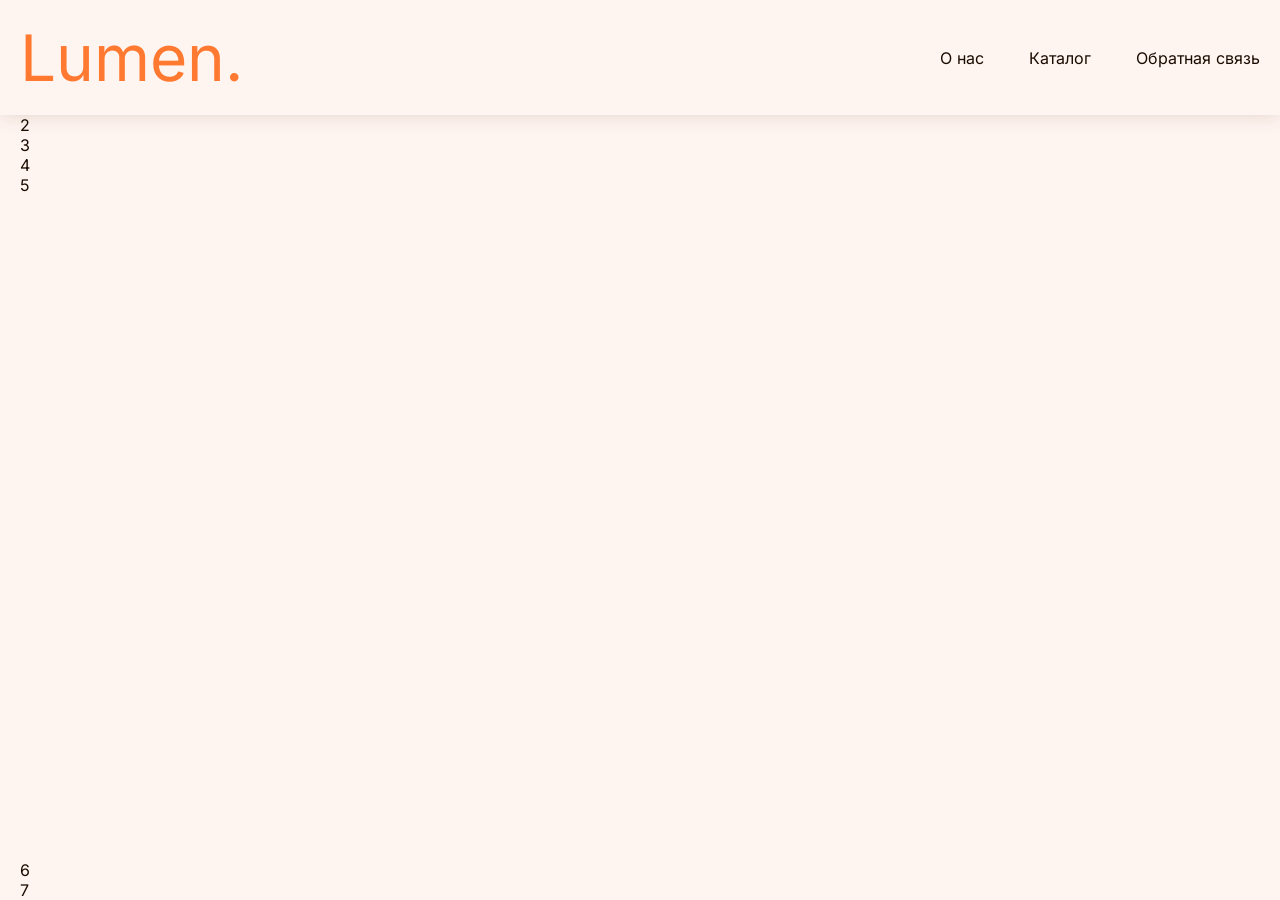
==== index.html @ 9581fd97 "new start" ====
<!DOCTYPE html>
<html lang="en">
<head>
    <meta charset="UTF-8">
    <meta name="viewport" content="width=device-width, initial-scale=1.0">
    <title>Lumen.</title>
    <link rel="stylesheet" href="fonts/stylesheet.css">

    <link rel="stylesheet" href="css/style.css">
</head>
<body>
    <header class="header">
        <div class="container header__container">
            <h1 class="header__title">Lumen.</h1>
            <nav class="header__mainmenu">
                <ul>
                    <li><a class="mainmenu__link" href="">О нас</a></li>
                    <li><a class="mainmenu__link" href="">Каталог</a></li>
                    <li><a class="mainmenu__link" href="">Обратная связь</a></li>
                </ul>
            </nav>
        </div>
    </header>
    <main>
        <section class="section banner">
            <div class="container">
                2
            </div>
        </section>
        <section class="section about">
            <div class="container">
                3
            </div>
        </section>
        <section class="section catalog">
            <div class="container">
                4
            </div>
        </section>
        <section class="section feedback">
            <div class="container">
                5
            </div>
        </section>
    </main>
    <footer class="footer">
        <section class="section contacts">
            <div class="container">
                6
            </div>
        </section>
        <section class="section copyright">
            <div class="container">
                7
            </div>
        </section>
    </footer>
</body>
</html>
---- fonts/stylesheet.css ----
@font-face {
    font-family: 'Inter';
    src: url('Inter-Regular.woff2') format('woff2'),
        url('Inter-Regular.woff') format('woff');
    font-weight: normal;
    font-style: normal;
    font-display: swap;
}

@font-face {
    font-family: 'Inter';
    src: url('Inter-Italic.woff2') format('woff2'),
        url('Inter-Italic.woff') format('woff');
    font-weight: normal;
    font-style: italic;
    font-display: swap;
}
---- css/style.css ----
:root {
    --main-font-family:'Inter', sans-serif;
    --background-color: #FFF5F0;
    --text-color: #1A0B00;
    --accent-color: #FF7931;
    --accent-active-color: #DD4D00;
    --white-color: #FFFFFF;
    --shadow-color: rgba(69, 29, 0, 0.15); 
}

*,
*::before,
*::after{
    margin: 0;
    padding: 0;
    box-sizing: border-box;
}

body {
    min-height: 100vh;
    display: flex;
    flex-direction: column;
    font-family: var(--main-font-family);
    background-color: var(--background-color);
    color: var(--text-color);
}
main {
    flex-grow: 1;
}

.container {
    position: relative;
    max-width: 1240px;
    margin: 0 auto;
}

.header {
    box-shadow: 0 0 20px var(--shadow-color);
}

.header__container {
    display: flex;
    justify-content: space-between;
    align-items: center;
    min-height: 115px;
}

.header__mainmenu ul {
    display: flex;
    align-items: center;
    gap: 45px;
    list-style: none;
}

.header__title {
    font-size: 64px;
    font-weight: 500;
    color: var(--accent-color);
}

.mainmenu__link {
    color: var(--text-color);
    text-decoration: none;
}

.mainmenu__link:hover,
.mainmenu__link:focus {
    color: var(--accent-color);
}

.mainmenu__link:active {
    color: var(--accent-active-color);
}
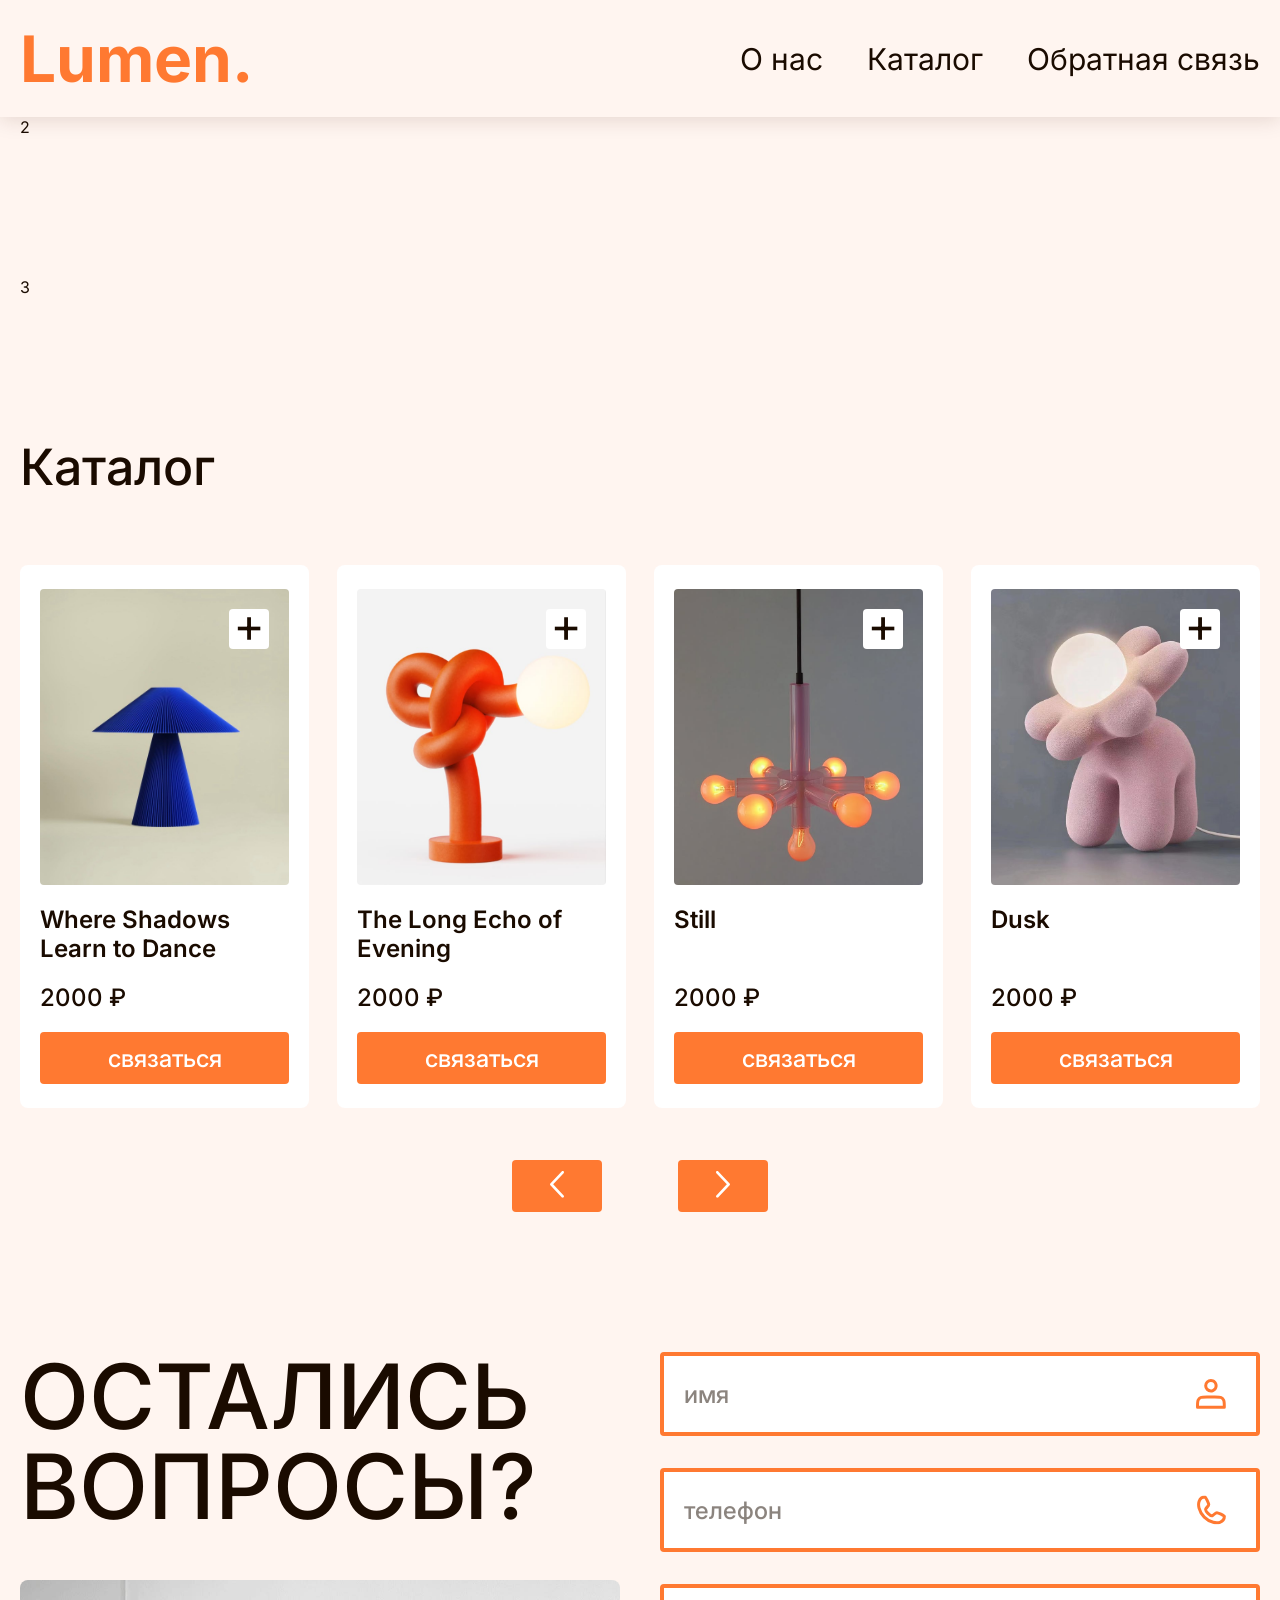
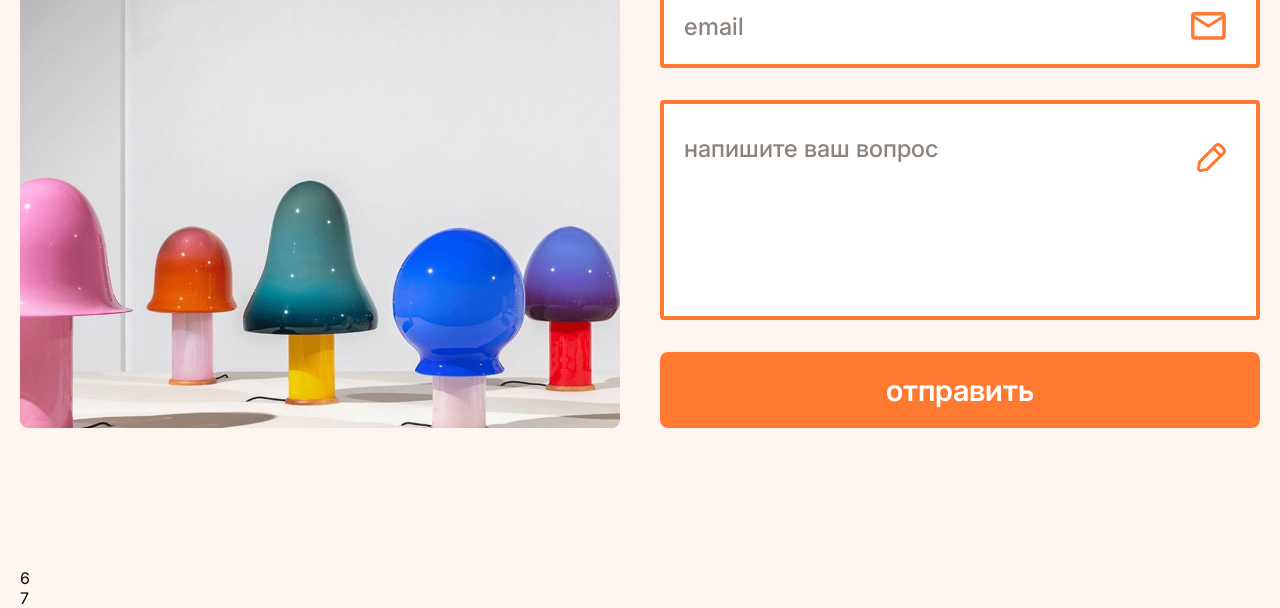
==== commit dbbe0584: "первая фаза" ====
--- a/index.html
+++ b/index.html
@@ -34,12 +34,92 @@
         </section>
         <section class="section catalog">
             <div class="container">
-                4
+                <h2 class="catalog__title">Каталог</h2>
+                <div class="catalog">
+                    <div class="catalog__wrapper">
+                        <div class="catalog__container">
+                            <div class="catalog__card">
+                                <img class="card__img" src="img/1.png" alt="Синяя настольная лампа">
+                                <h3 class="card__title">Where Shadows Learn to Dance</h3>
+                                <p class="card__price">2000 &#8381;</p>
+                                <button class="card__btn">связаться</button>
+                                <button class="card__btn-add">+</button>
+                            </div>
+                            <div class="catalog__card">
+                                <img class="card__img" src="img/2.png" alt="Оранжевая настольная лампа в виде узла">
+                                <h3 class="card__title">The Long Echo of Evening</h3>
+                                <p class="card__price">2000 &#8381;</p>
+                                <button class="card__btn">связаться</button>
+                                <button class="card__btn-add">+</button>
+                            </div>
+                            <div class="catalog__card">
+                                <img class="card__img" src="img/3.png" alt="Подвесной светильник с несколькими лампами">
+                                <h3 class="card__title">Still</h3>
+                                <p class="card__price">2000 &#8381;</p>
+                                <button class="card__btn">связаться</button>
+                                <button class="card__btn-add">+</button>
+                            </div>
+                            <div class="catalog__card">
+                                <img class="card__img" src="img/4.png" alt="Розовая настольная лампа-фигурка">
+                                <h3 class="card__title">Dusk</h3>
+                                <p class="card__price">2000 &#8381;</p>
+                                <button class="card__btn">связаться</button>
+                                <button class="card__btn-add">+</button>
+                            </div>
+                        </div>
+                    </div>
+                    <div class="catalog__button">
+                        <button class="catalog__btn" aria-label="назад">
+                            <svg width="14" height="27" viewBox="0 0 14 27" fill="none" xmlns="http://www.w3.org/2000/svg">
+                                <path d="M13.6238 2.24757C13.7439 2.1204 13.8379 1.97079 13.9003 1.80731C13.9626 1.64382 13.9922 1.46965 13.9872 1.29475C13.9823 1.11984 13.9429 0.947621 13.8714 0.787922C13.7999 0.628223 13.6977 0.484172 13.5705 0.363993C13.4433 0.243814 13.2937 0.149861 13.1302 0.0874988C12.9667 0.0251362 12.7926 -0.00441501 12.6177 0.00053284C12.4427 0.00548069 12.2705 0.0448305 12.1108 0.116335C11.9511 0.18784 11.8071 0.2901 11.6869 0.417277L0.364118 12.4061C0.130287 12.6534 0 12.9809 0 13.3213C0 13.6616 0.130287 13.9891 0.364118 14.2364L11.6869 26.2266C11.8063 26.3565 11.9503 26.4615 12.1106 26.5353C12.2709 26.6091 12.4442 26.6504 12.6206 26.6566C12.797 26.6629 12.9728 26.6341 13.1379 26.5718C13.3031 26.5095 13.4542 26.4151 13.5825 26.2939C13.7108 26.1728 13.8137 26.0273 13.8854 25.866C13.957 25.7047 13.9958 25.5308 13.9997 25.3544C14.0035 25.178 13.9723 25.0025 13.9077 24.8383C13.8432 24.674 13.7467 24.5242 13.6238 24.3976L3.16418 13.3213L13.6238 2.24757Z" fill="white"/>
+                            </svg>
+                        </button>
+                        <button class="catalog__btn" aria-label="вперед">
+                            <svg width="14" height="27" viewBox="0 0 14 27" fill="none" xmlns="http://www.w3.org/2000/svg">
+                                <path d="M0.376236 2.24757C0.256057 2.1204 0.162105 1.97079 0.0997419 1.80731C0.0373793 1.64382 0.00782776 1.46965 0.0127754 1.29475C0.0177231 1.11984 0.0570736 0.947621 0.128578 0.787922C0.200084 0.628223 0.302343 0.484172 0.42952 0.363993C0.556696 0.243814 0.706299 0.149861 0.869784 0.0874988C1.03327 0.0251362 1.20744 -0.00441501 1.38234 0.00053284C1.55725 0.00548069 1.72947 0.0448305 1.88917 0.116335C2.04887 0.18784 2.19292 0.2901 2.3131 0.417277L13.6359 12.4061C13.8697 12.6534 14 12.9809 14 13.3213C14 13.6616 13.8697 13.9891 13.6359 14.2364L2.3131 26.2266C2.19371 26.3565 2.04969 26.4615 1.88941 26.5353C1.72912 26.6091 1.55576 26.6504 1.3794 26.6566C1.20304 26.6629 1.02719 26.6341 0.862068 26.5718C0.696946 26.5095 0.545842 26.4151 0.417535 26.2939C0.289227 26.1728 0.186272 26.0273 0.11465 25.866C0.0430288 25.7047 0.00416851 25.5308 0.000326157 25.3544C-0.0035162 25.178 0.0277357 25.0025 0.092267 24.8383C0.156799 24.674 0.253325 24.5242 0.376236 24.3976L10.8358 13.3213L0.376236 2.24757Z" fill="white"/>
+                            </svg>
+                        </button>
+                    </div>
+                </div>
             </div>
         </section>
         <section class="section feedback">
             <div class="container">
-                5
+                <div class="feedback__intro">
+                    <h2 class="feedback__title">Остались вопросы?</h2>
+                    <img class="feedback__img" src="img/feedback.png" alt="Разноцветные лампы в форме грибов">
+                </div>
+                <div class="feedback__main">
+                    <form class="feedback__form" action="">
+                        <div class="form__item">
+                            <input class="form__elem form__input" type="text" name="name" placeholder="имя" required>
+                            <svg width="30" height="30" viewBox="0 0 30 30" fill="none" xmlns="http://www.w3.org/2000/svg">
+                                <path d="M14.9035 11.9249C15.588 11.9249 16.2658 11.7901 16.8982 11.5281C17.5306 11.2662 18.1052 10.8822 18.5892 10.3982C19.0732 9.9142 19.4572 9.33958 19.7191 8.70718C19.9811 8.07477 20.1159 7.39697 20.1159 6.71246C20.1159 6.02795 19.9811 5.35014 19.7191 4.71774C19.4572 4.08533 19.0732 3.51072 18.5892 3.02669C18.1052 2.54267 17.5306 2.15873 16.8982 1.89677C16.2658 1.63482 15.588 1.5 14.9035 1.5C13.521 1.5 12.1952 2.04917 11.2177 3.02669C10.2402 4.00422 9.691 5.33003 9.691 6.71246C9.691 8.09489 10.2402 9.4207 11.2177 10.3982C12.1952 11.3757 13.521 11.9249 14.9035 11.9249ZM1.5 27.4134V28.3069H28.3069V27.4134C28.3069 24.0774 28.3069 22.4094 27.6576 21.1346C27.0865 20.0137 26.1752 19.1024 25.0543 18.5313C23.7795 17.882 22.1115 17.882 18.7756 17.882H11.0314C7.69538 17.882 6.02739 17.882 4.75257 18.5313C3.63172 19.1024 2.72044 20.0137 2.14932 21.1346C1.5 22.4094 1.5 24.0774 1.5 27.4134Z" stroke-width="3" stroke-linecap="round" stroke-linejoin="round" stroke="#FF7931"/>
+                            </svg>
+                        </div>
+                        <div class="form__item">
+                            <input class="form__elem form__input" type="tel" name="phone" placeholder="телефон" required>
+                            <svg width="29" height="29" viewBox="0 0 29 29" fill="none" xmlns="http://www.w3.org/2000/svg">
+                                <path d="M8.01557 1.5C8.76021 1.5 11.7388 8.20173 11.7388 8.94637C11.7388 10.4356 9.50484 11.9249 8.76021 13.4142C8.01557 14.9035 9.50484 16.3927 10.9941 17.882C11.5749 18.4628 13.9727 20.8606 15.4619 20.1159C16.9512 19.3713 18.4405 17.1374 19.9298 17.1374C20.6744 17.1374 27.3761 20.1159 27.3761 20.8606C27.3761 23.8391 25.1422 26.073 22.9083 26.8176C20.6744 27.5623 19.1851 27.5623 16.2066 26.8176C13.228 26.073 10.9941 25.3284 7.27093 21.6052C3.54775 17.882 2.80311 15.6481 2.05848 12.6696C1.31384 9.691 1.31384 8.20173 2.05848 5.96782C2.80311 3.73391 5.03702 1.5 8.01557 1.5Z" stroke-width="3" stroke-linecap="round" stroke-linejoin="round" stroke="#FF7931"/>
+                            </svg>
+                        </div>
+                        <div class="form__item">
+                            <input class="form__elem form__input" type="email" name="mail" placeholder="email" required>
+                            <svg width="35" height="28" viewBox="0 0 35 28" fill="none" xmlns="http://www.w3.org/2000/svg">
+                                <path d="M34.7497 3.47497C34.7497 1.56374 33.186 0 31.2747 0H3.47497C1.56374 0 0 1.56374 0 3.47497V24.3248C0 26.236 1.56374 27.7998 3.47497 27.7998H31.2747C33.186 27.7998 34.7497 26.236 34.7497 24.3248V3.47497ZM31.2747 3.47497L17.3749 12.1624L3.47497 3.47497H31.2747ZM31.2747 24.3248H3.47497V6.94994L17.3749 15.6374L31.2747 6.94994V24.3248Z" fill="#FF7931"/>
+                            </svg>
+                        </div>
+                        <div class="form__item">
+                            <textarea class="form__elem form__textarea" name="message" placeholder="напишите ваш вопрос" required></textarea>
+                            <svg width="29" height="29" viewBox="0 0 29 29" fill="none" xmlns="http://www.w3.org/2000/svg">
+                                <path d="M1.52314 25.4394L2.37724 19.5903C2.4293 19.2081 2.60378 18.8525 2.87676 18.5785L19.4255 2.02766C19.6397 1.81061 19.9064 1.65246 20.1997 1.56851C20.4931 1.48456 20.8031 1.47764 21.0999 1.54843C22.6192 1.96787 23.9962 2.79057 25.0848 3.9291C26.2216 5.0238 27.0396 6.40615 27.4515 7.92873C27.5224 8.22516 27.5155 8.53485 27.4314 8.82782C27.3474 9.1208 27.189 9.38715 26.9717 9.6011L10.4047 26.1309C10.1299 26.4028 9.77361 26.5775 9.39016 26.6283L3.53527 27.4814C3.2587 27.5217 2.97651 27.4963 2.7116 27.4073C2.44668 27.3183 2.20649 27.1682 2.01051 26.9692C1.81452 26.7702 1.66826 26.5278 1.58358 26.2618C1.49891 25.9958 1.4782 25.7135 1.52314 25.438M16.2947 5.17565L23.8409 12.7126" stroke-width="3" stroke-linecap="round" stroke-linejoin="round" stroke="#FF7931"/>
+                            </svg>
+                        </div>
+                        <div class="form__item">
+                            <input class="form__elem form__submit" type="submit" value="отправить">
+                        </div>
+                    </form>
+                </div>
             </div>
         </section>
     </main>
--- a/fonts/stylesheet.css
+++ b/fonts/stylesheet.css
@@ -1,18 +1,17 @@
 @font-face {
     font-family: 'Inter';
-    src: url('Inter-Regular.woff2') format('woff2'),
-        url('Inter-Regular.woff') format('woff');
-    font-weight: normal;
+    src: url('Inter-Variable.woff2') format('woff2'),
+        url('Inter-Variable.woff') format('woff');
+    font-weight: 100 900;
     font-style: normal;
     font-display: swap;
 }
 
 @font-face {
     font-family: 'Inter';
-    src: url('Inter-Italic.woff2') format('woff2'),
-        url('Inter-Italic.woff') format('woff');
-    font-weight: normal;
+    src: url('Inter-Italic-Variable.woff2') format('woff2'),
+        url('Inter-Italic-Variable.woff') format('woff');
+    font-weight: 100 900;
     font-style: italic;
     font-display: swap;
 }
-
--- a/css/style.css
+++ b/css/style.css
@@ -6,6 +6,7 @@
     --accent-active-color: #DD4D00;
     --white-color: #FFFFFF;
     --shadow-color: rgba(69, 29, 0, 0.15); 
+    --header-height: 117px;
 }
 
 *,
@@ -21,11 +22,17 @@
     display: flex;
     flex-direction: column;
     font-family: var(--main-font-family);
+    font-optical-sizing: none;
     background-color: var(--background-color);
     color: var(--text-color);
 }
 main {
     flex-grow: 1;
+    margin-top: var(--header-height);
+}
+
+main .section {
+    margin-bottom: 140px;
 }
 
 .container {
@@ -35,30 +42,37 @@
 }
 
 .header {
-    box-shadow: 0 0 20px var(--shadow-color);
+    position: fixed;
+    top: 0;
+    left: 0;
+    width: 100%;
+    z-index: 10;
+    background-color: var(--background-color);
+    box-shadow: 0 2px 20px var(--shadow-color);
 }
 
 .header__container {
     display: flex;
     justify-content: space-between;
     align-items: center;
-    min-height: 115px;
+    min-height: var(--header-height);
 }
 
 .header__mainmenu ul {
     display: flex;
     align-items: center;
-    gap: 45px;
+    gap: 44px;
     list-style: none;
 }
 
 .header__title {
     font-size: 64px;
-    font-weight: 500;
+    font-weight: 700;
     color: var(--accent-color);
 }
 
 .mainmenu__link {
+    font-size: 30px;
     color: var(--text-color);
     text-decoration: none;
 }
@@ -70,4 +84,221 @@
 
 .mainmenu__link:active {
     color: var(--accent-active-color);
+}
+
+.catalog__title {
+    font-size: 50px;
+    font-weight: 500;
+    margin-bottom: 68px;
+}
+
+.catalog__container {
+    display: flex;
+    gap: 28px;
+}
+
+.catalog__card {
+    width: 290px;
+    background-color: var(--white-color);
+    padding: 24px 20px;
+    display: flex;
+    flex-direction: column;
+    align-items: flex-start;
+    border-radius: 8px;
+    gap: 20px;
+    position: relative;
+}
+
+.card__img {
+    width: 100%;
+    height: 296px;
+    object-fit: cover;
+    border-radius: 4px;
+}
+
+.card__title{
+    flex-grow: 1;
+    font-size: 24px;
+    font-weight: 600;
+}
+
+.card__price {
+    font-size: 24px;
+    font-weight: 500;
+}
+
+.card__btn {
+    width: 100%;
+    height: 52px;
+    border: none;
+    border-radius: 4px;
+    background-color: var(--accent-color);
+    color: var(--white-color);
+    font-family: inherit;
+    font-size: 24px;
+    font-weight: 500;
+    cursor: pointer;
+}
+
+.card__btn-add {
+    position: absolute;
+    top: 44px;
+    right: 40px;
+    width: 40px;
+    height: 40px;
+    padding-bottom: 8px;
+    border: none;
+    border-radius: 4px;
+    background-color: var(--white-color);
+    color: var(--text-color);
+    font-family: inherit;
+    font-size: 48px;
+    font-weight: 400;
+    line-height: 30px;
+    cursor: pointer;
+}
+
+.card__btn-add:hover,
+.card__btn-add:focus {
+    color: var(--accent-color);
+}
+
+.card__btn-add:active {
+    color: var(--accent-active-color);
+}
+
+.catalog__button {
+    display: flex;
+    justify-content: center;
+    gap: 76px;
+    margin-top: 52px;
+}
+
+.catalog__btn {
+    width: 90px;
+    height: 52px;
+    border: none;
+    border-radius: 4px;
+    background-color: var(--accent-color);
+    cursor: pointer;
+}
+
+.feedback .container {
+    display: flex;
+    gap: 40px;
+}
+
+.feedback__intro,
+.feedback__main {
+    width: 50%;
+}
+
+.feedback__intro {
+    display: flex;
+    flex-direction: column;
+    justify-content: space-between;
+}
+
+.feedback__title {
+    font-size: 90px;
+    font-weight: 500;
+    line-height: 1;
+    text-transform: uppercase;
+}
+
+.feedback__img {
+    width: 100%;
+    height: 448px;
+    object-fit: cover;
+    object-position: top;
+    border-radius: 8px;
+}
+
+.feedback__form {
+    display: flex;
+    flex-direction: column;
+    gap: 32px;
+}
+
+.form__elem {
+    display: block;
+    width: 100%;
+    font-family: inherit;
+    font-size: 24px;
+    font-weight: 500;
+    color: var(--text-color);
+}
+
+.form__input,
+.form__textarea {
+    border: 4px solid var(--accent-color);
+    border-radius: 4px;
+    background-color: var(--white-color);
+    outline: none;
+}
+
+.form__item {
+    position: relative;
+}
+
+.form__item svg {
+    position: absolute;
+    top: 50%;
+    right: 34px;
+    transform: translateY(-50%);
+    pointer-events: none;
+}
+
+.form__textarea + svg {
+    top: 43px;
+    transform: none;
+}
+
+.form__input {
+    height: 84px;
+    padding: 0 80px 0 20px;
+}
+
+.form__textarea {
+    height: 220px;
+    padding: 30px 80px 30px 20px;
+    resize: none;
+}
+
+.form__elem::placeholder {
+    color: var(--text-color);
+    opacity: 0.5;
+}
+
+.form__submit {
+    height: 76px;
+    border: none;
+    border-radius: 8px;
+    background-color: var(--accent-color);
+    color: var(--white-color);
+    font-size: 30px;
+    font-weight: 600;
+    cursor: pointer;
+}
+
+.form__input:hover,
+.form__input:focus,
+.form__textarea:hover,
+.form__textarea:focus {
+    border-color: var(--accent-active-color);
+}
+
+.card__btn:hover,
+.card__btn:focus,
+.catalog__btn:hover,
+.catalog__btn:focus,
+.form__submit:hover,
+.form__submit:focus {
+    background-color: var(--accent-active-color);
+}
+
+.card__btn:active,
+.catalog__btn:active,
+.form__submit:active {
+    transform: scale(0.96);
 }
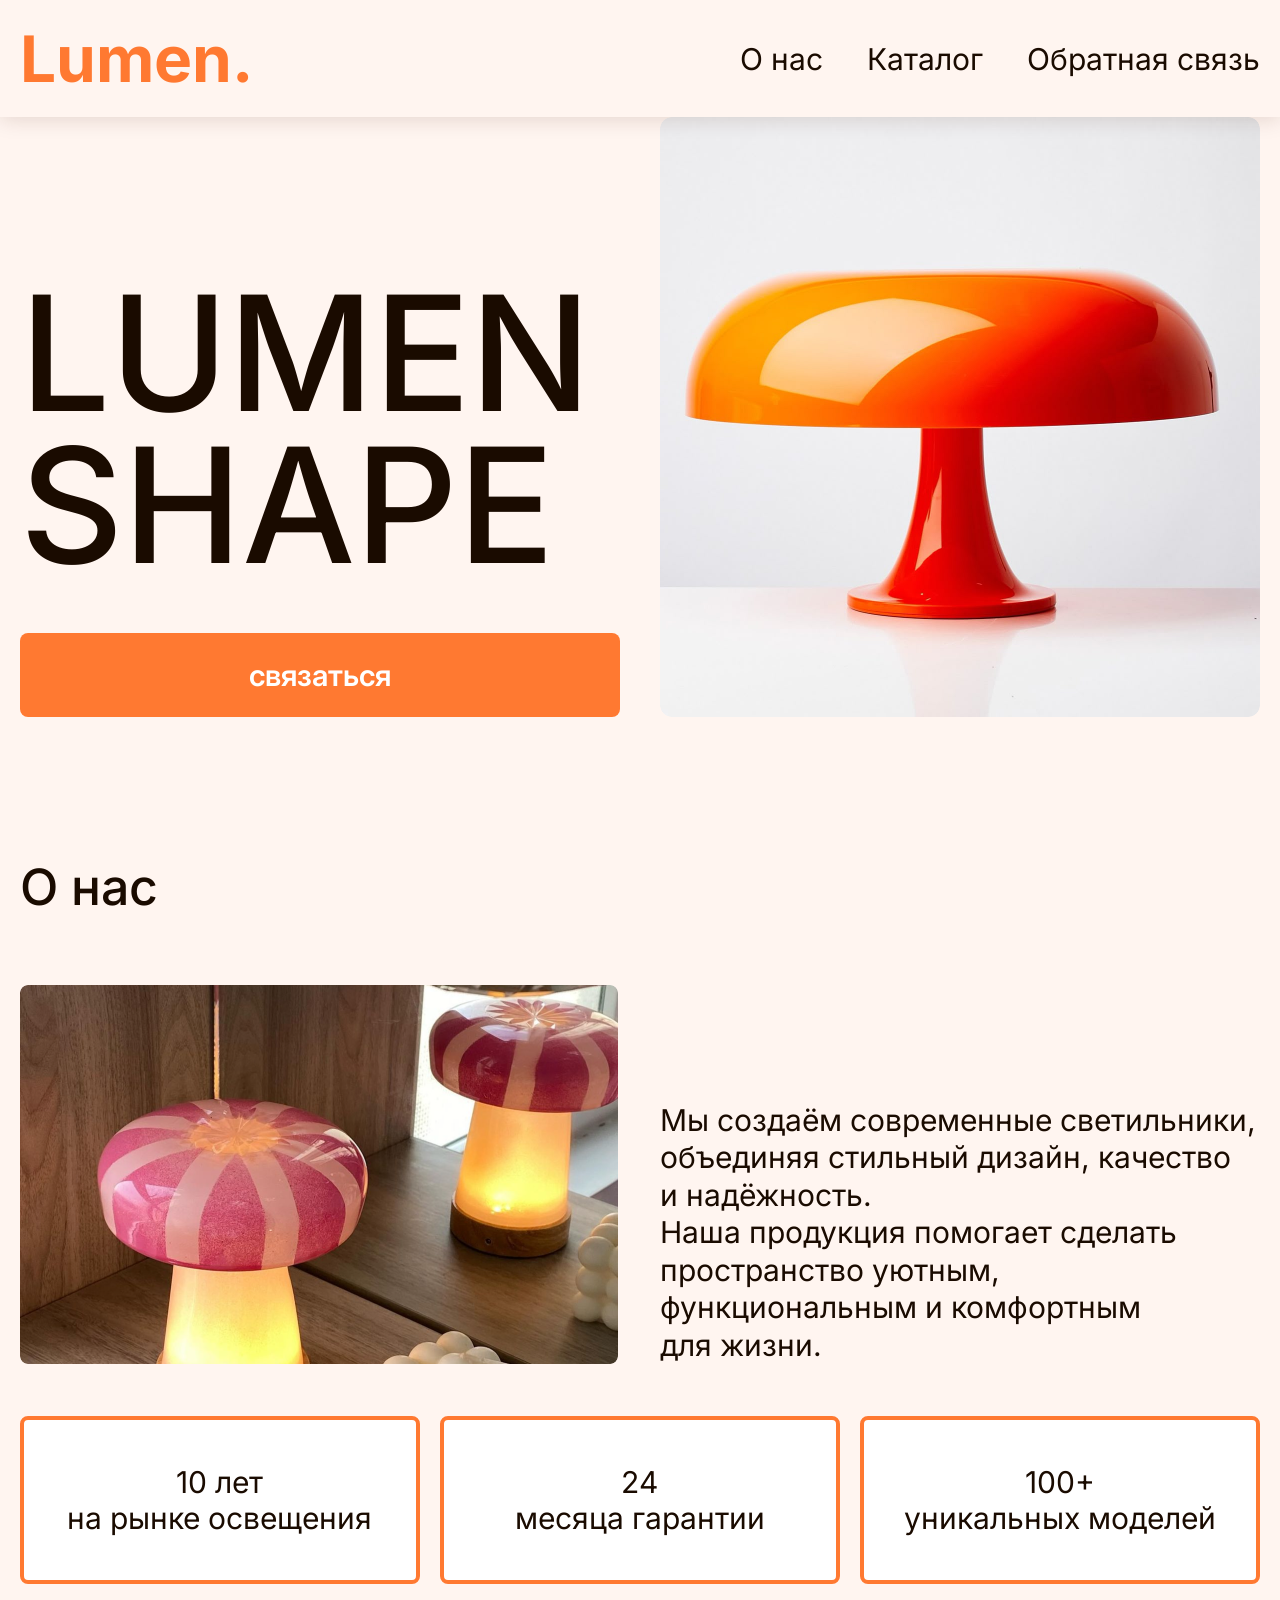
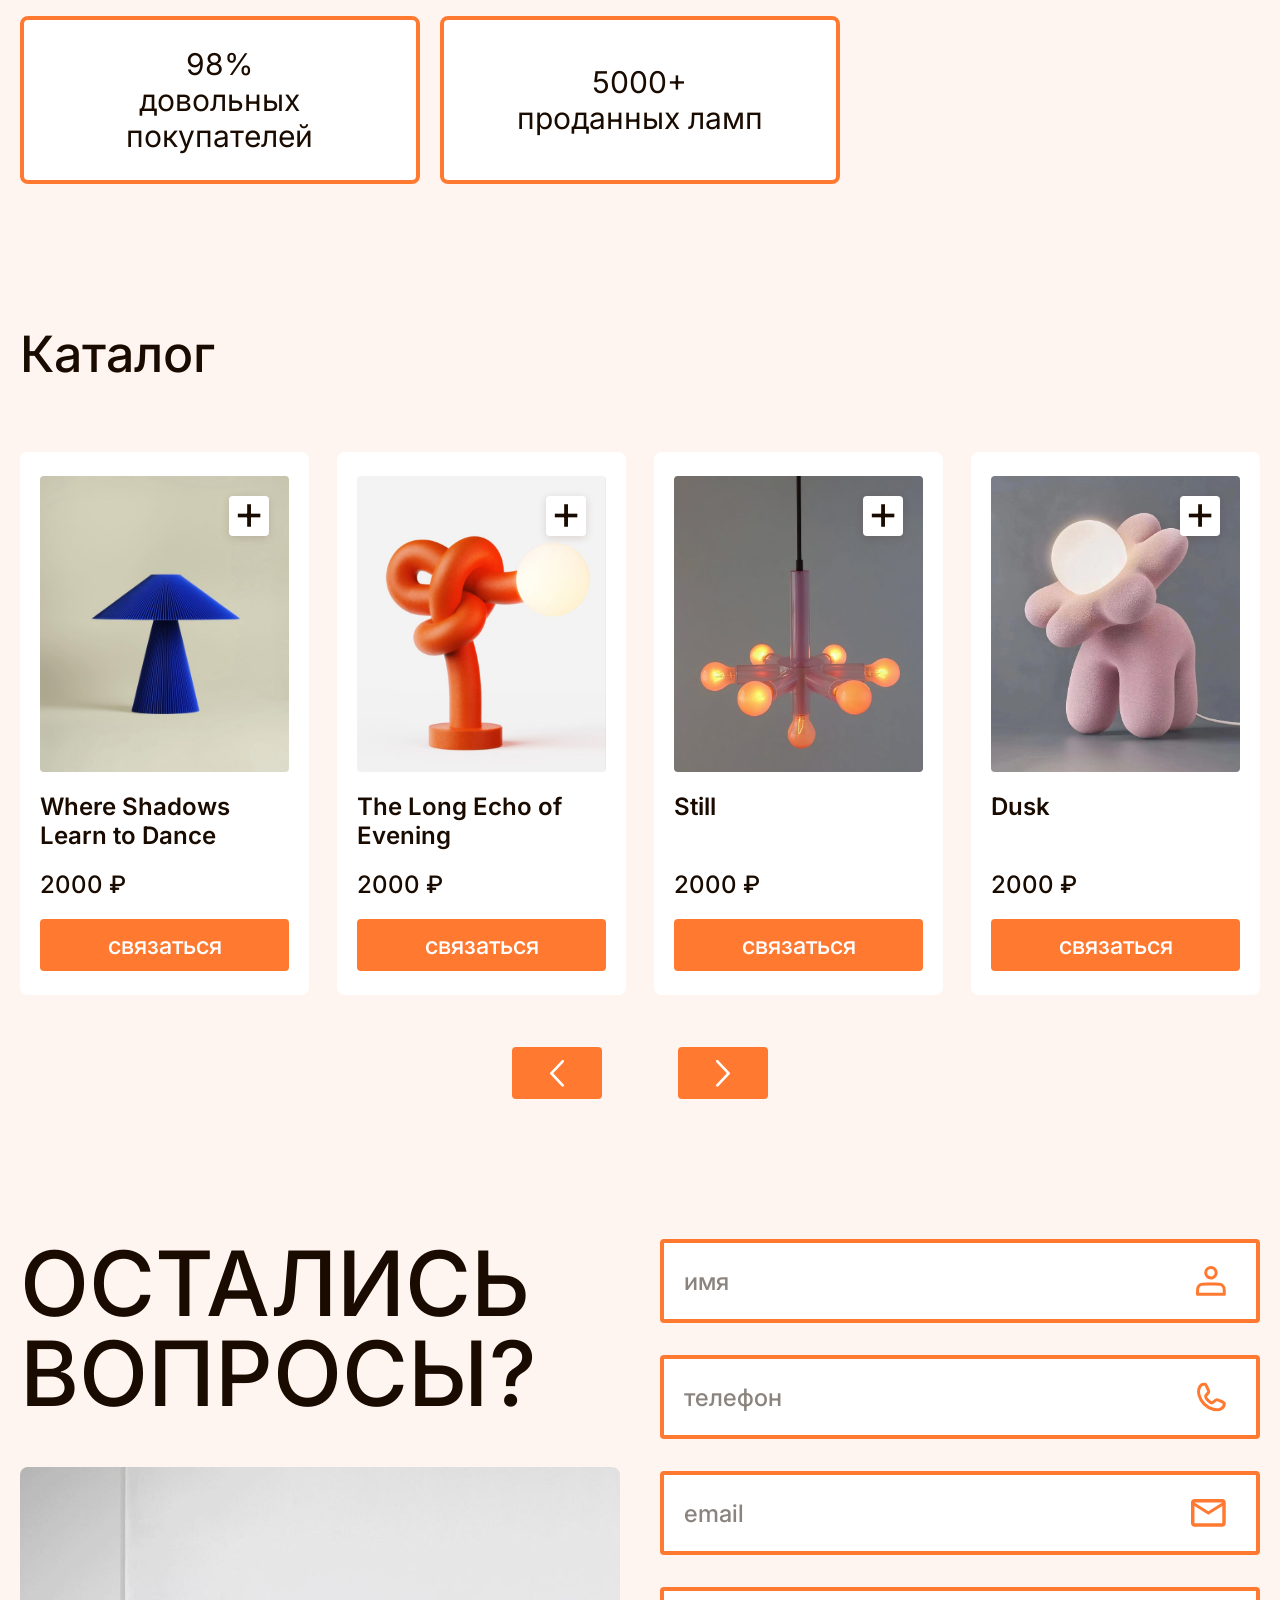
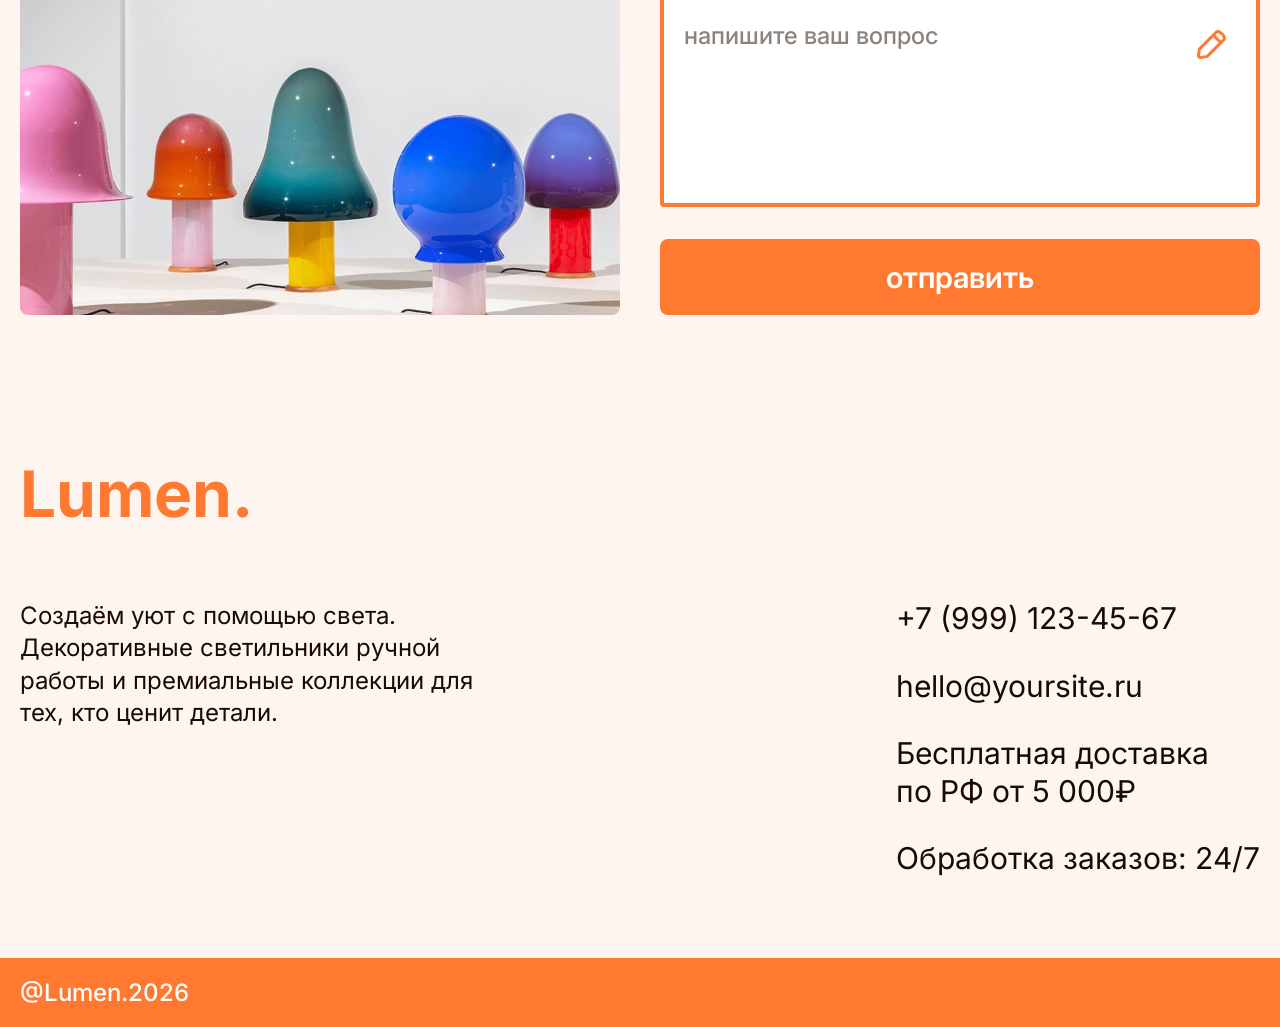
==== commit 0d70058c: "первая фаза, забыл правки" ====
--- a/index.html
+++ b/index.html
@@ -14,25 +14,50 @@
             <h1 class="header__title">Lumen.</h1>
             <nav class="header__mainmenu">
                 <ul>
-                    <li><a class="mainmenu__link" href="">О нас</a></li>
-                    <li><a class="mainmenu__link" href="">Каталог</a></li>
-                    <li><a class="mainmenu__link" href="">Обратная связь</a></li>
+                    <li><a class="mainmenu__link" href="#about">О нас</a></li>
+                    <li><a class="mainmenu__link" href="#catalog">Каталог</a></li>
+                    <li><a class="mainmenu__link" href="#feedback">Обратная связь</a></li>
                 </ul>
             </nav>
         </div>
     </header>
     <main>
         <section class="section banner">
-            <div class="container">
-                2
+            <div class="container banner__container">
+                <div class="banner__content">
+                    <h2 class="banner__title">Lumen<br>shape</h2>
+                    <button class="banner__btn">связаться</button>
+                </div>
+                <img class="banner__img" src="img/banner.png" alt="Светильник Lumen Shape">
             </div>
         </section>
-        <section class="section about">
+        <section class="section about" id="about">
             <div class="container">
-                3
+                <h2 class="about__title">О нас</h2>
+                <div class="about__intro">
+                    <img class="about__img" src="img/about.png" alt="Современный интерьер с декоративным светильником Lumen">
+                    <p class="about__text">Мы&nbsp;создаём современные светильники, объединяя стильный дизайн, качество и&nbsp;надёжность.<br>Наша продукция помогает сделать пространство уютным, функциональным и&nbsp;комфортным для&nbsp;жизни.</p>
+                </div>
+                <div class="about__benefits">
+                    <div class="benefit__card">
+                        <p class="benefit__text">10 лет<br>на рынке освещения</p>
+                    </div>
+                    <div class="benefit__card">
+                        <p class="benefit__text">24<br>месяца гарантии</p>
+                    </div>
+                    <div class="benefit__card">
+                        <p class="benefit__text">100+<br>уникальных моделей</p>
+                    </div>
+                    <div class="benefit__card">
+                        <p class="benefit__text">98%<br>довольных покупателей</p>
+                    </div>
+                    <div class="benefit__card">
+                        <p class="benefit__text">5000+<br>проданных ламп</p>
+                    </div>
+                </div>
             </div>
         </section>
-        <section class="section catalog">
+        <section class="section catalog" id="catalog">
             <div class="container">
                 <h2 class="catalog__title">Каталог</h2>
                 <div class="catalog">
@@ -83,7 +108,7 @@
                 </div>
             </div>
         </section>
-        <section class="section feedback">
+        <section class="section feedback" id="feedback">
             <div class="container">
                 <div class="feedback__intro">
                     <h2 class="feedback__title">Остались вопросы?</h2>
@@ -125,13 +150,30 @@
     </main>
     <footer class="footer">
         <section class="section contacts">
-            <div class="container">
-                6
+            <div class="container contacts__container">
+                <h2 class="footer__title">Lumen.</h2>
+                <div class="contacts__content">
+                    <p class="contacts__desc">Создаём уют с&nbsp;помощью света. Декоративные светильники ручной работы и&nbsp;премиальные коллекции для тех, кто ценит детали.</p>
+                    <div class="contacts__info">
+                        <div class="contacts__item">
+                            <a class="contacts__link" href="tel:+79991234567">+7 (999) 123-45-67</a>
+                        </div>
+                        <div class="contacts__item">
+                            <a class="contacts__link" href="mailto:hello@yoursite.ru">hello@yoursite.ru</a>
+                        </div>
+                        <div class="contacts__item">
+                            <p class="contacts__text">Бесплатная доставка<br>по РФ от 5 000&#8381;</p>
+                        </div>
+                        <div class="contacts__item">
+                            <p class="contacts__text">Обработка заказов:&nbsp;24/7</p>
+                        </div>
+                    </div>
+                </div>
             </div>
         </section>
         <section class="section copyright">
-            <div class="container">
-                7
+            <div class="container copyright__container">
+                <p class="copyright__text">@Lumen.2026</p>
             </div>
         </section>
     </footer>
--- a/css/style.css
+++ b/css/style.css
@@ -9,6 +9,10 @@
     --header-height: 117px;
 }
 
+html {
+    scroll-behavior: smooth;
+}
+
 *,
 *::before,
 *::after{
@@ -72,18 +76,149 @@
 }
 
 .mainmenu__link {
+    position: relative;
     font-size: 30px;
     color: var(--text-color);
     text-decoration: none;
+    transition: color 0.25s ease, transform 0.2s ease;
+}
+
+.mainmenu__link::after {
+    content: '';
+    position: absolute;
+    left: 0;
+    bottom: -6px;
+    width: 0;
+    height: 3px;
+    background-color: var(--accent-color);
+    border-radius: 2px;
+    transition: width 0.25s ease;
 }
 
 .mainmenu__link:hover,
 .mainmenu__link:focus {
     color: var(--accent-color);
+    outline: none;
+}
+
+.mainmenu__link:hover::after,
+.mainmenu__link:focus::after {
+    width: 100%;
 }
 
 .mainmenu__link:active {
     color: var(--accent-active-color);
+    transform: scale(0.97);
+}
+
+.banner__container {
+    display: flex;
+    justify-content: space-between;
+    align-items: flex-end;
+}
+
+.banner__content {
+    display: flex;
+    flex-direction: column;
+    justify-content: space-between;
+    width: 600px;
+    height: 440px;
+}
+
+.banner__title {
+    font-size: 160px;
+    font-weight: 500;
+    line-height: 0.95;
+    text-transform: uppercase;
+    color: var(--text-color);
+}
+
+.banner__btn {
+    width: 100%;
+    height: 84px;
+    border: none;
+    border-radius: 8px;
+    background-color: var(--accent-color);
+    color: var(--white-color);
+    font-family: inherit;
+    font-size: 30px;
+    font-weight: 600;
+    cursor: pointer;
+    transition: background-color 0.2s ease, transform 0.1s ease;
+}
+
+.banner__img {
+    width: 600px;
+    height: 600px;
+    border-radius: 12px;
+    object-fit: cover;
+}
+
+.about__title {
+    font-size: 50px;
+    font-weight: 500;
+    margin-bottom: 68px;
+}
+
+.about__intro {
+    display: flex;
+    justify-content: space-between;
+    align-items: flex-end;
+    margin-bottom: 52px;
+    gap: 40px;
+}
+
+.about__img {
+    width: 598px;
+    height: 379px;
+    border-radius: 8px;
+    object-fit: cover;
+    transition: transform 0.35s ease;
+}
+
+.about__img:hover {
+    transform: scale(1.02);
+}
+
+.about__text {
+    width: 600px;
+    font-size: 30px;
+    font-weight: 400;
+    line-height: 1.25;
+    color: var(--text-color);
+}
+
+.about__benefits {
+    display: flex;
+    flex-wrap: wrap;
+    gap: 32px 20px;
+}
+
+.benefit__card {
+    width: calc((100% - 40px) / 3);
+    min-height: 168px;
+    border: 4px solid var(--accent-color);
+    border-radius: 8px;
+    background-color: var(--white-color);
+    padding: 20px 28px;
+    display: flex;
+    align-items: center;
+    justify-content: center;
+    text-align: center;
+    transition: transform 0.3s ease, box-shadow 0.3s ease, border-color 0.3s ease;
+}
+
+.benefit__card:hover {
+    transform: translateY(-6px);
+    box-shadow: 0 12px 28px var(--shadow-color);
+    border-color: var(--accent-active-color);
+}
+
+.benefit__text {
+    font-size: 30px;
+    font-weight: 400;
+    line-height: 1.2;
+    color: var(--text-color);
 }
 
 .catalog__title {
@@ -107,6 +242,12 @@
     border-radius: 8px;
     gap: 20px;
     position: relative;
+    transition: transform 0.3s ease, box-shadow 0.3s ease;
+}
+
+.catalog__card:hover {
+    transform: translateY(-8px);
+    box-shadow: 0 16px 32px var(--shadow-color);
 }
 
 .card__img {
@@ -114,6 +255,11 @@
     height: 296px;
     object-fit: cover;
     border-radius: 4px;
+    transition: transform 0.35s ease;
+}
+
+.catalog__card:hover .card__img {
+    transform: scale(1.03);
 }
 
 .card__title{
@@ -138,6 +284,7 @@
     font-size: 24px;
     font-weight: 500;
     cursor: pointer;
+    transition: background-color 0.25s ease, transform 0.15s ease, box-shadow 0.25s ease;
 }
 
 .card__btn-add {
@@ -156,15 +303,21 @@
     font-weight: 400;
     line-height: 30px;
     cursor: pointer;
+    box-shadow: 0 2px 8px var(--shadow-color);
+    transition: transform 0.25s ease, color 0.25s ease, background-color 0.25s ease, box-shadow 0.25s ease;
 }
 
 .card__btn-add:hover,
 .card__btn-add:focus {
     color: var(--accent-color);
+    transform: rotate(90deg) scale(1.1);
+    box-shadow: 0 4px 14px rgba(255, 121, 49, 0.3);
+    outline: none;
 }
 
 .card__btn-add:active {
     color: var(--accent-active-color);
+    transform: rotate(90deg) scale(0.95);
 }
 
 .catalog__button {
@@ -181,6 +334,24 @@
     border-radius: 4px;
     background-color: var(--accent-color);
     cursor: pointer;
+    display: flex;
+    align-items: center;
+    justify-content: center;
+    transition: background-color 0.25s ease, transform 0.15s ease, box-shadow 0.25s ease;
+}
+
+.catalog__btn svg {
+    transition: transform 0.2s ease;
+}
+
+.catalog__btn:first-child:hover svg,
+.catalog__btn:first-child:focus svg {
+    transform: translateX(-4px);
+}
+
+.catalog__btn:last-child:hover svg,
+.catalog__btn:last-child:focus svg {
+    transform: translateX(4px);
 }
 
 .feedback .container {
@@ -235,6 +406,7 @@
     border-radius: 4px;
     background-color: var(--white-color);
     outline: none;
+    transition: border-color 0.25s ease, box-shadow 0.25s ease;
 }
 
 .form__item {
@@ -247,11 +419,21 @@
     right: 34px;
     transform: translateY(-50%);
     pointer-events: none;
+    transition: transform 0.25s ease, opacity 0.25s ease;
 }
 
 .form__textarea + svg {
     top: 43px;
     transform: none;
+}
+
+.form__item:focus-within svg {
+    opacity: 0.9;
+    transform: translateY(-50%) scale(1.08);
+}
+
+.form__item:has(.form__textarea:focus) svg {
+    transform: scale(1.08);
 }
 
 .form__input {
@@ -279,15 +461,22 @@
     font-size: 30px;
     font-weight: 600;
     cursor: pointer;
+    transition: background-color 0.25s ease, transform 0.15s ease, box-shadow 0.25s ease;
 }
 
 .form__input:hover,
+.form__textarea:hover {
+    border-color: var(--accent-active-color);
+}
+
 .form__input:focus,
-.form__textarea:hover,
 .form__textarea:focus {
     border-color: var(--accent-active-color);
-}
-
+    box-shadow: 0 0 0 4px rgba(255, 121, 49, 0.2);
+}
+
+.banner__btn:hover,
+.banner__btn:focus,
 .card__btn:hover,
 .card__btn:focus,
 .catalog__btn:hover,
@@ -295,10 +484,86 @@
 .form__submit:hover,
 .form__submit:focus {
     background-color: var(--accent-active-color);
-}
-
+    box-shadow: 0 6px 20px rgba(221, 77, 0, 0.35);
+    outline: none;
+}
+
+.banner__btn:active,
 .card__btn:active,
 .catalog__btn:active,
 .form__submit:active {
     transform: scale(0.96);
+    box-shadow: 0 2px 8px rgba(221, 77, 0, 0.2);
+}
+
+.footer {
+    background-color: var(--background-color);
+    margin-top: auto;
+}
+
+.contacts {
+    margin-bottom: 80px;
+}
+
+.footer__title {
+    font-size: 64px;
+    font-weight: 700;
+    color: var(--accent-color);
+    margin-bottom: 68px;
+}
+
+.contacts__content {
+    display: flex;
+    justify-content: space-between;
+    align-items: flex-start;
+    gap: 40px;
+}
+
+.contacts__desc {
+    width: 493px;
+    font-size: 24px;
+    font-weight: 400;
+    line-height: 1.35;
+    color: var(--text-color);
+}
+
+.contacts__info {
+    display: flex;
+    flex-direction: column;
+    gap: 30px;
+}
+
+.contacts__link,
+.contacts__text {
+    font-size: 30px;
+    font-weight: 400;
+    line-height: 1.25;
+    color: var(--text-color);
+    text-decoration: none;
+}
+
+.contacts__link {
+    transition: color 0.25s ease;
+}
+
+.contacts__link:hover,
+.contacts__link:focus {
+    color: var(--accent-color);
+    outline: none;
+}
+
+.contacts__link:active {
+    color: var(--accent-active-color);
+}
+
+.copyright {
+    background-color: var(--accent-color);
+    padding: 20px 0;
+    margin-bottom: 0;
+}
+
+.copyright__text {
+    font-size: 24px;
+    font-weight: 500;
+    color: var(--white-color);
 }
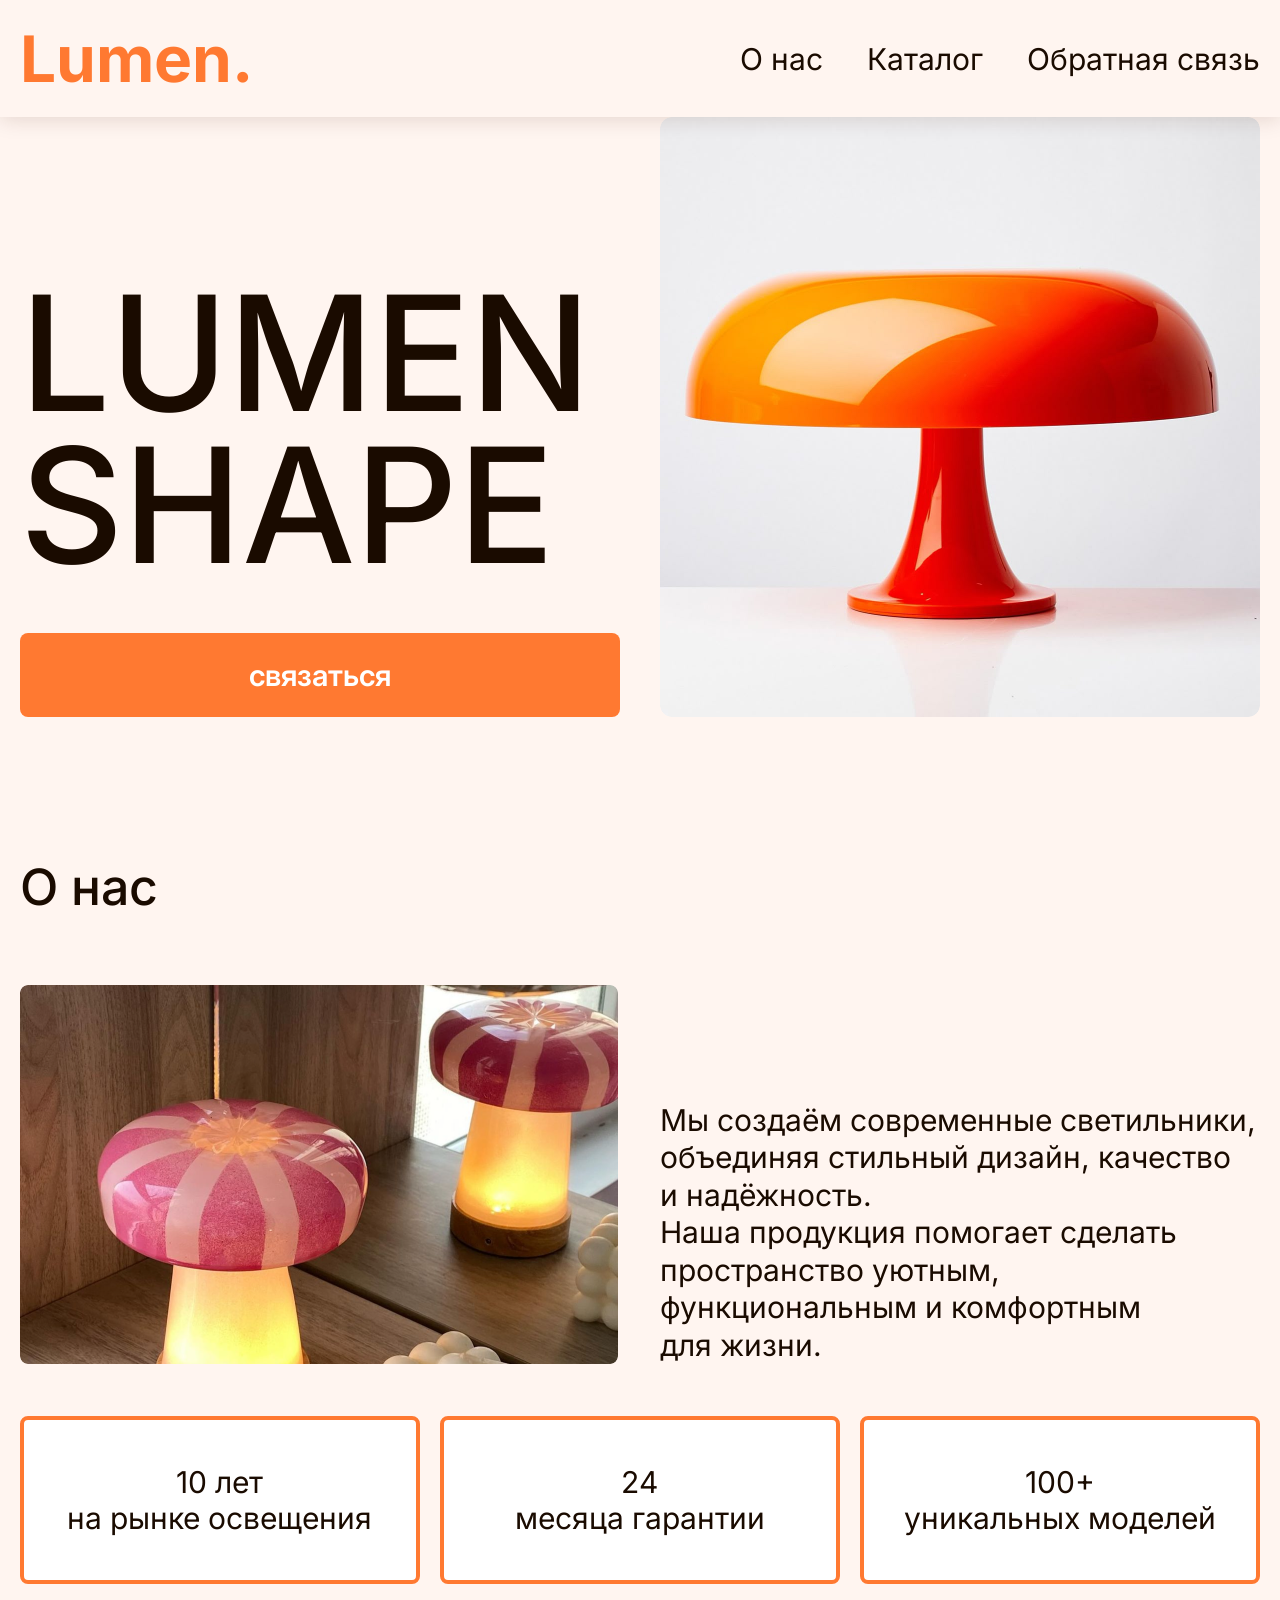
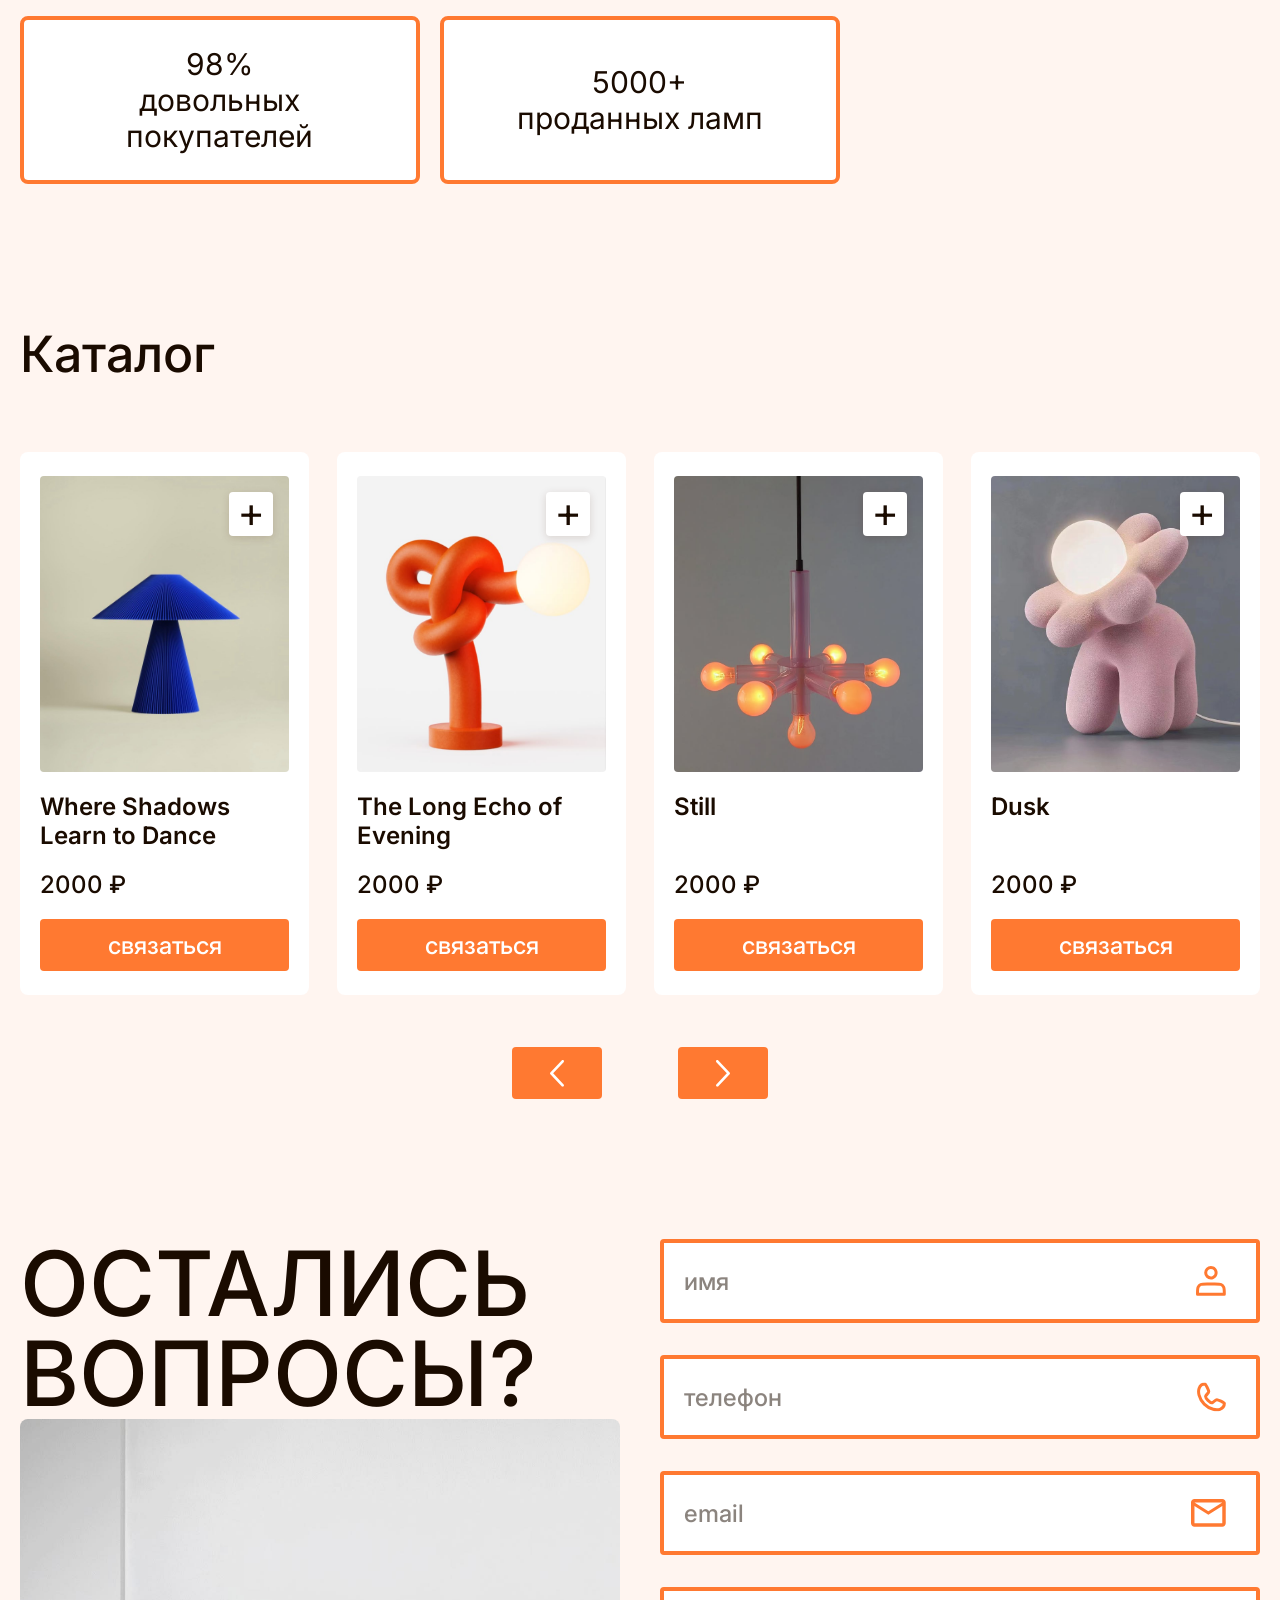
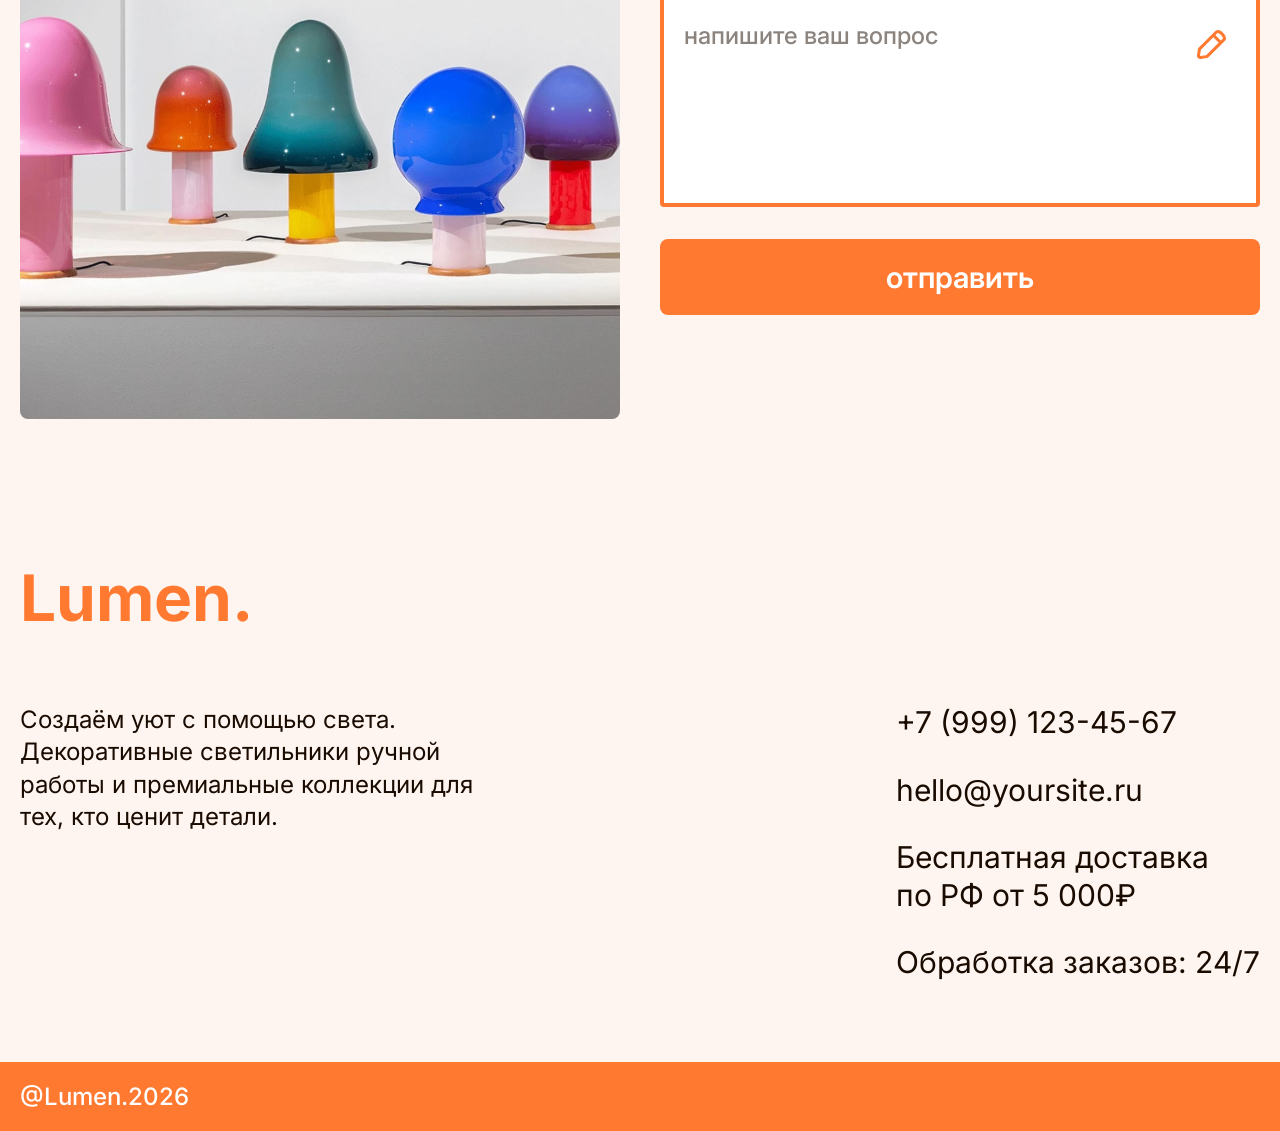
==== commit a12f4ebf: "вторая" ====
--- a/index.html
+++ b/index.html
@@ -1,11 +1,13 @@
 <!DOCTYPE html>
-<html lang="en">
+<html lang="ru">
 <head>
     <meta charset="UTF-8">
     <meta name="viewport" content="width=device-width, initial-scale=1.0">
-    <title>Lumen.</title>
+    <title>Lumen — Дизайнерские светильники ручной работы</title>
+    <meta name="description" content="Lumen — дизайнерские декоративные светильники ручной работы и премиальные коллекции для создания уюта в вашем доме.">
+    <meta name="keywords" content="светильники, дизайнерские лампы, люстры, декор интерьера, освещение, Lumen">
+    <link rel="icon" href="data:image/svg+xml,<svg xmlns='http://www.w3.org/2000/svg' viewBox='0 0 100 100'><text y='.9em' font-size='90'>💡</text></svg>">
     <link rel="stylesheet" href="fonts/stylesheet.css">
-
     <link rel="stylesheet" href="css/style.css">
 </head>
 <body>
@@ -19,6 +21,25 @@
                     <li><a class="mainmenu__link" href="#feedback">Обратная связь</a></li>
                 </ul>
             </nav>
+            <nav class="header__mobilemenu">
+                <button class="btn-close" aria-label="закрыть меню">
+                    <svg width="20" height="20" viewBox="0 0 20 20" fill="none" xmlns="http://www.w3.org/2000/svg">
+                        <path d="M16 4L4 16M4 4L16 16" stroke="#FF7931" stroke-width="2.5" stroke-linecap="round" stroke-linejoin="round"/>
+                    </svg>
+                </button>
+                <ul>
+                    <li><a class="mobilemenu__link" href="#about">О нас</a></li>
+                    <li><a class="mobilemenu__link" href="#catalog">Каталог</a></li>
+                    <li><a class="mobilemenu__link" href="#feedback">Обратная связь</a></li>
+                </ul>
+            </nav>
+            <button class="btn-burger" aria-label="открыть меню">
+                <svg width="27" height="22" viewBox="0 0 27 22" fill="none" xmlns="http://www.w3.org/2000/svg">
+                    <path d="M2.57164 3.28564H24.4287" stroke="#FF7931" stroke-width="2.57142" stroke-linecap="round" stroke-linejoin="round" />
+                    <path d="M2.57164 11H24.4287" stroke="#FF7931" stroke-width="2.57142" stroke-linecap="round" stroke-linejoin="round" />
+                    <path d="M2.57164 18.7144H24.4287" stroke="#FF7931" stroke-width="2.57142" stroke-linecap="round" stroke-linejoin="round" />
+                </svg>
+            </button>
         </div>
     </header>
     <main>
@@ -177,5 +198,6 @@
             </div>
         </section>
     </footer>
+    <script src="js/menu.js"></script>
 </body>
 </html>
--- a/css/style.css
+++ b/css/style.css
@@ -7,6 +7,18 @@
     --white-color: #FFFFFF;
     --shadow-color: rgba(69, 29, 0, 0.15); 
     --header-height: 117px;
+    --background-card: #FFFFFF;
+    --background-form-elem: #FFFFFF;
+}
+
+@media (prefers-color-scheme: dark) {
+    :root {
+        --background-color: #1A0B00;
+        --text-color: #FFF5F0;
+        --background-card: #2B1608;
+        --background-form-elem: #444444;
+        --shadow-color: rgba(0, 0, 0, 0.6);
+    }
 }
 
 html {
@@ -80,6 +92,9 @@
     font-size: 30px;
     color: var(--text-color);
     text-decoration: none;
+    min-height: 44px;
+    display: inline-flex;
+    align-items: center;
     transition: color 0.25s ease, transform 0.2s ease;
 }
 
@@ -109,6 +124,98 @@
 .mainmenu__link:active {
     color: var(--accent-active-color);
     transform: scale(0.97);
+}
+
+.btn-burger {
+    display: none;
+    background: transparent;
+    border: none;
+    cursor: pointer;
+    padding: 8px;
+    min-width: 44px;
+    min-height: 44px;
+    line-height: 0;
+    transition: transform 0.2s ease, opacity 0.2s ease;
+}
+
+.btn-burger:hover,
+.btn-burger:focus {
+    opacity: 0.8;
+    transform: scale(1.08);
+    outline: none;
+}
+
+.btn-burger:active {
+    transform: scale(0.95);
+}
+
+.header__mobilemenu {
+    display: none;
+    position: absolute;
+    top: 0;
+    right: 0;
+    width: 220px;
+    background-color: var(--background-color);
+    border-radius: 8px;
+    box-shadow: 0 4px 20px var(--shadow-color);
+    padding: 24px 20px;
+    z-index: 100;
+}
+
+.btn-close {
+    position: absolute;
+    top: 16px;
+    right: 16px;
+    background: transparent;
+    border: none;
+    cursor: pointer;
+    min-width: 44px;
+    min-height: 44px;
+    display: inline-flex;
+    align-items: center;
+    justify-content: center;
+    line-height: 0;
+    transition: transform 0.2s ease, opacity 0.2s ease;
+}
+
+.btn-close:hover,
+.btn-close:focus {
+    transform: rotate(90deg);
+    outline: none;
+}
+
+.btn-close:active {
+    transform: rotate(90deg) scale(0.9);
+}
+
+.header__mobilemenu ul {
+    display: flex;
+    flex-direction: column;
+    gap: 16px;
+    list-style: none;
+    margin-top: 28px;
+}
+
+.mobilemenu__link {
+    font-size: 20px;
+    font-weight: 500;
+    color: var(--text-color);
+    text-decoration: none;
+    display: inline-flex;
+    align-items: center;
+    min-height: 44px;
+    transition: color 0.2s ease, transform 0.2s ease;
+}
+
+.mobilemenu__link:hover,
+.mobilemenu__link:focus {
+    color: var(--accent-color);
+    transform: translateX(4px);
+    outline: none;
+}
+
+.mobilemenu__link:active {
+    color: var(--accent-active-color);
 }
 
 .banner__container {
@@ -199,7 +306,7 @@
     min-height: 168px;
     border: 4px solid var(--accent-color);
     border-radius: 8px;
-    background-color: var(--white-color);
+    background-color: var(--background-card);
     padding: 20px 28px;
     display: flex;
     align-items: center;
@@ -227,6 +334,10 @@
     margin-bottom: 68px;
 }
 
+.catalog__wrapper {
+    overflow-x: hidden;
+}
+
 .catalog__container {
     display: flex;
     gap: 28px;
@@ -234,7 +345,7 @@
 
 .catalog__card {
     width: 290px;
-    background-color: var(--white-color);
+    background-color: var(--background-card);
     padding: 24px 20px;
     display: flex;
     flex-direction: column;
@@ -289,19 +400,24 @@
 
 .card__btn-add {
     position: absolute;
-    top: 44px;
-    right: 40px;
-    width: 40px;
-    height: 40px;
-    padding-bottom: 8px;
+    top: 40px;
+    right: 36px;
+    width: 44px;
+    height: 44px;
+    min-width: 44px;
+    min-height: 44px;
+    padding-bottom: 4px;
     border: none;
     border-radius: 4px;
-    background-color: var(--white-color);
+    background-color: var(--background-card);
     color: var(--text-color);
     font-family: inherit;
-    font-size: 48px;
+    font-size: 42px;
     font-weight: 400;
-    line-height: 30px;
+    line-height: 28px;
+    display: flex;
+    align-items: center;
+    justify-content: center;
     cursor: pointer;
     box-shadow: 0 2px 8px var(--shadow-color);
     transition: transform 0.25s ease, color 0.25s ease, background-color 0.25s ease, box-shadow 0.25s ease;
@@ -379,7 +495,7 @@
 
 .feedback__img {
     width: 100%;
-    height: 448px;
+    flex-grow: 1;
     object-fit: cover;
     object-position: top;
     border-radius: 8px;
@@ -404,7 +520,7 @@
 .form__textarea {
     border: 4px solid var(--accent-color);
     border-radius: 4px;
-    background-color: var(--white-color);
+    background-color: var(--background-form-elem);
     outline: none;
     transition: border-color 0.25s ease, box-shadow 0.25s ease;
 }
@@ -565,5 +681,296 @@
 .copyright__text {
     font-size: 24px;
     font-weight: 500;
-    color: var(--white-color);
+    color: #FFFFFF;
+}
+
+/* ==========================================================================
+   Медиа-запросы (Desktop First)
+   ========================================================================== */
+
+/* 1. Отступы для экранов уже 1240px (Задание 1, рис. 7) */
+@media (max-width: 1240px) {
+    .container {
+        padding-right: 16px;
+        padding-left: 16px;
+    }
+}
+
+/* 2. Адаптация формы обратной связи и блоков (Задание 3, рис. 10-11) */
+@media (max-width: 1024px) {
+    .feedback__img {
+        display: none;
+    }
+
+    .feedback .container {
+        flex-direction: column;
+        gap: 32px;
+    }
+
+    .feedback__intro,
+    .feedback__main {
+        width: 100%;
+    }
+
+    .banner__container {
+        flex-direction: column-reverse;
+        align-items: center;
+        text-align: center;
+        gap: 40px;
+    }
+
+    .banner__content {
+        width: 100%;
+        height: auto;
+        gap: 32px;
+        align-items: center;
+    }
+
+    .banner__title {
+        font-size: 80px;
+    }
+
+    .banner__img {
+        width: 100%;
+        max-width: 440px;
+        height: auto;
+        aspect-ratio: 1 / 1;
+    }
+
+    .about__intro {
+        flex-direction: column;
+        align-items: flex-start;
+        gap: 24px;
+    }
+
+    .about__img {
+        width: 100%;
+        max-width: 598px;
+        height: auto;
+    }
+
+    .about__text {
+        width: 100%;
+        font-size: 22px;
+    }
+}
+
+/* 3. Фиксация ширины карточек каталога (Задание 2, рис. 8) */
+@media (max-width: 970px) {
+    .catalog__card {
+        width: 225px;
+        flex-shrink: 0;
+    }
+}
+
+/* 4. Мобильная версия для экранов до 640px (Задания 1, 2, 3 и мобильный макет) */
+@media (max-width: 640px) {
+    /* Шапка (Задание 1, рис. 6) */
+    :root {
+        --header-height: 70px;
+    }
+
+    .header__container {
+        min-height: var(--header-height);
+    }
+
+    .header__title {
+        font-size: 36px;
+    }
+
+    .header__mainmenu {
+        display: none;
+    }
+
+    .btn-burger {
+        display: flex;
+        align-items: center;
+        justify-content: center;
+        min-width: 44px;
+        min-height: 44px;
+    }
+
+    /* Общие отступы между секциями на мобильных */
+    main .section {
+        margin-bottom: 70px;
+    }
+
+    /* Баннер */
+    .banner__title {
+        font-size: 44px;
+        line-height: 1.05;
+    }
+
+    .banner__btn {
+        width: 100%;
+        max-width: 343px;
+        height: 56px;
+        font-size: 20px;
+    }
+
+    .banner__img {
+        max-width: 343px;
+    }
+
+    /* О нас */
+    .about__img {
+        display: none;
+    }
+
+    .about__title {
+        font-size: 32px;
+        margin-bottom: 24px;
+    }
+
+    .about__text {
+        font-size: 16px;
+        line-height: 1.4;
+    }
+
+    .about__benefits {
+        gap: 14px 10px;
+    }
+
+    .benefit__card {
+        width: calc((100% - 10px) / 2);
+        min-height: 100px;
+        padding: 12px;
+    }
+
+    .benefit__text {
+        font-size: 16px;
+        line-height: 1.25;
+    }
+
+    /* Каталог (Задание 2, рис. 9) */
+    .catalog__title {
+        font-size: 32px;
+        margin-bottom: 24px;
+    }
+
+    .catalog__container {
+        gap: 14px;
+    }
+
+    .catalog__card {
+        width: 171px;
+        padding: 16px 12px;
+        gap: 12px;
+    }
+
+    .card__img {
+        height: 174px;
+    }
+
+    .card__title {
+        font-size: 16px;
+        line-height: 1.2;
+    }
+
+    .card__price {
+        font-size: 16px;
+    }
+
+    .card__btn {
+        height: 44px;
+        min-height: 44px;
+        font-size: 16px;
+    }
+
+    .card__btn-add {
+        top: 12px;
+        right: 12px;
+        width: 44px;
+        height: 44px;
+        min-width: 44px;
+        min-height: 44px;
+        font-size: 32px;
+        line-height: 22px;
+    }
+
+    .catalog__button {
+        display: none;
+    }
+
+    /* Обратная связь (Задание 3) */
+    .feedback__title {
+        font-size: 36px;
+        margin-bottom: 24px;
+    }
+
+    .feedback__form {
+        gap: 20px;
+    }
+
+    .form__input {
+        height: 56px;
+        font-size: 16px;
+        padding: 0 45px 0 16px;
+        border-width: 3px;
+    }
+
+    .form__textarea {
+        height: 140px;
+        font-size: 16px;
+        padding: 16px 45px 16px 16px;
+        border-width: 3px;
+    }
+
+    .form__submit {
+        height: 56px;
+        font-size: 20px;
+    }
+
+    .form__item svg {
+        width: 22px;
+        height: 22px;
+        right: 16px;
+    }
+
+    /* Подвал */
+    .footer__title {
+        font-size: 36px;
+        margin-bottom: 24px;
+    }
+
+    .contacts {
+        margin-bottom: 40px;
+    }
+
+    .contacts__content {
+        flex-direction: column;
+        gap: 24px;
+    }
+
+    .contacts__desc {
+        width: 100%;
+        font-size: 16px;
+        line-height: 1.4;
+    }
+
+    .contacts__info {
+        gap: 14px;
+    }
+
+    .contacts__link,
+    .contacts__text {
+        font-size: 18px;
+        min-height: 44px;
+        display: inline-flex;
+        align-items: center;
+    }
+
+    .copyright {
+        padding: 14px 0;
+    }
+
+    .copyright__text {
+        font-size: 14px;
+        text-align: center;
+    }
+}
+
+/* Класс для открытия мобильного меню (Задание 4, рис. 15) */
+.show {
+    display: block;
 }
